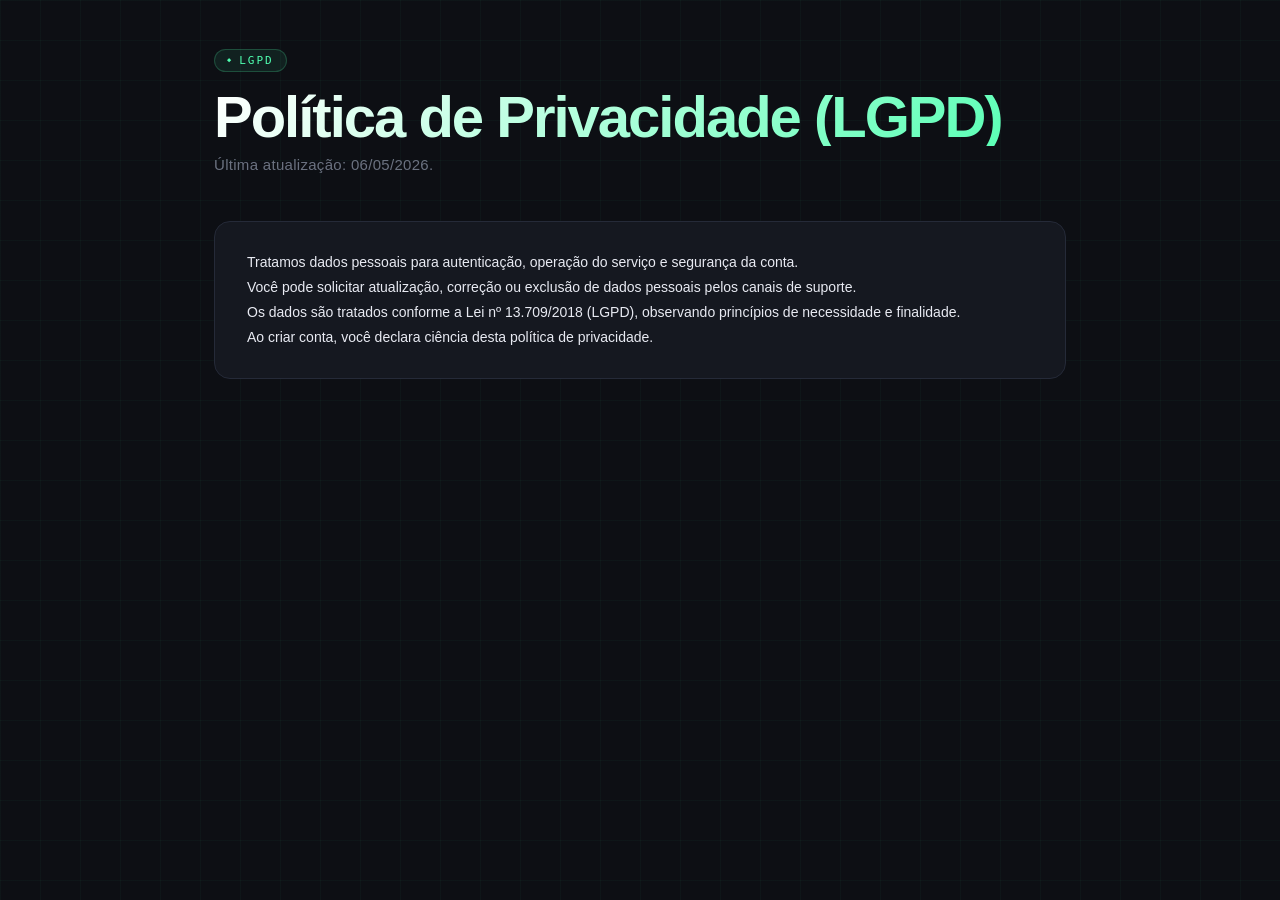
==== lgpd.html @ cd1edf56 "att" ====
<!DOCTYPE html>
<html lang="pt-BR">
<head>
  <meta charset="UTF-8">
  <meta name="viewport" content="width=device-width, initial-scale=1.0">
  <title>Política de Privacidade (LGPD)</title>
  <link rel="stylesheet" href="style.css">
</head>
<body>
  <div class="container" style="max-width: 900px;">
    <header>
      <div class="tag">LGPD</div>
      <h1>Política de Privacidade (LGPD)</h1>
      <p class="subtitle">Última atualização: 06/05/2026.</p>
    </header>
    <div class="card" style="line-height:1.8; font-size:14px;">
      <p>Tratamos dados pessoais para autenticação, operação do serviço e segurança da conta.</p>
      <p>Você pode solicitar atualização, correção ou exclusão de dados pessoais pelos canais de suporte.</p>
      <p>Os dados são tratados conforme a Lei nº 13.709/2018 (LGPD), observando princípios de necessidade e finalidade.</p>
      <p>Ao criar conta, você declara ciência desta política de privacidade.</p>
    </div>
  </div>
</body>
</html>
---- style.css ----
:root {
  --bg: #0d0f14;
  --surface: #151820;
  --surface2: #1c2030;
  --border: #252a38;
  --accent: #4fffb0;
  --accent2: #ff6b6b;
  --accent3: #ffd166;
  --text: #e8eaf2;
  --muted: #6b7280;
  --font-display: 'Syne', sans-serif;
  --font-body: 'DM Sans', sans-serif;
  --font-mono: 'DM Mono', monospace;
}

*, *::before, *::after { box-sizing: border-box; margin: 0; padding: 0; }

body {
  background: var(--bg);
  color: var(--text);
  font-family: var(--font-body);
  min-height: 100vh;
  overflow-x: hidden;
}

/* Grid background */
body::before {
  content: '';
  position: fixed;
  inset: 0;
  background-image:
    linear-gradient(rgba(79,255,176,0.03) 1px, transparent 1px),
    linear-gradient(90deg, rgba(79,255,176,0.03) 1px, transparent 1px);
  background-size: 40px 40px;
  pointer-events: none;
  z-index: 0;
}

.container {
  max-width: 860px;
  margin: 0 auto;
  padding: 48px 24px 80px;
  position: relative;
  z-index: 1;
}

/* Header */
header {
  margin-bottom: 48px;
  animation: fadeDown 0.6s ease both;
}

.tag {
  display: inline-flex;
  align-items: center;
  gap: 6px;
  font-family: var(--font-mono);
  font-size: 11px;
  color: var(--accent);
  text-transform: uppercase;
  letter-spacing: 2px;
  background: rgba(79,255,176,0.08);
  border: 1px solid rgba(79,255,176,0.2);
  padding: 4px 12px;
  border-radius: 20px;
  margin-bottom: 16px;
}
.tag::before { content: '◆'; font-size: 7px; }

h1 {
  font-family: var(--font-display);
  font-size: clamp(36px, 6vw, 58px);
  font-weight: 800;
  line-height: 1;
  letter-spacing: -2px;
  background: linear-gradient(135deg, #ffffff 0%, var(--accent) 100%);
  -webkit-background-clip: text;
  -webkit-text-fill-color: transparent;
  background-clip: text;
}

.subtitle {
  margin-top: 10px;
  color: var(--muted);
  font-size: 15px;
  font-weight: 300;
  letter-spacing: 0.3px;
}

/* Cards */
.card {
  background: var(--surface);
  border: 1px solid var(--border);
  border-radius: 16px;
  padding: 28px 32px;
  margin-bottom: 20px;
  transition: border-color 0.2s;
  animation: fadeUp 0.5s ease both;
}
.card:hover { border-color: rgba(79,255,176,0.2); }
.card:nth-child(1) { animation-delay: 0.1s; }
.card:nth-child(2) { animation-delay: 0.2s; }
.card:nth-child(3) { animation-delay: 0.3s; }

.card-title {
  font-family: var(--font-mono);
  font-size: 11px;
  text-transform: uppercase;
  letter-spacing: 2px;
  color: var(--muted);
  margin-bottom: 16px;
  display: flex;
  align-items: center;
  gap: 8px;
}
.card-title::before {
  content: '';
  display: inline-block;
  width: 16px;
  height: 1px;
  background: var(--muted);
}

/* Bank selector */
.bank-grid {
  display: grid;
  grid-template-columns: repeat(auto-fill, minmax(180px, 1fr));
  gap: 10px;
}

.bank-btn {
  background: var(--surface2);
  border: 1px solid var(--border);
  border-radius: 10px;
  padding: 12px 16px;
  cursor: pointer;
  text-align: left;
  transition: all 0.2s;
  color: var(--text);
  font-family: var(--font-body);
  font-size: 13px;
  font-weight: 400;
  display: flex;
  align-items: center;
  gap: 10px;
}
.bank-btn:hover {
  border-color: rgba(79,255,176,0.3);
  background: rgba(79,255,176,0.05);
  color: var(--accent);
}
.bank-btn.selected {
  border-color: var(--accent);
  background: rgba(79,255,176,0.08);
  color: var(--accent);
  font-weight: 500;
}
.bank-btn .bank-id {
  font-family: var(--font-mono);
  font-size: 10px;
  color: var(--muted);
  margin-left: auto;
}
.bank-btn.selected .bank-id { color: rgba(79,255,176,0.6); }

/* Drop zone */
.drop-zone {
  border: 2px dashed var(--border);
  border-radius: 14px;
  padding: 48px 32px;
  text-align: center;
  cursor: pointer;
  transition: all 0.25s;
  background: var(--surface2);
  position: relative;
  overflow: hidden;
}
.drop-zone::after {
  content: '';
  position: absolute;
  inset: 0;
  background: radial-gradient(ellipse at center, rgba(79,255,176,0.04) 0%, transparent 70%);
  opacity: 0;
  transition: opacity 0.3s;
}
.drop-zone:hover, .drop-zone.dragover {
  border-color: var(--accent);
  background: rgba(79,255,176,0.04);
}
.drop-zone:hover::after, .drop-zone.dragover::after { opacity: 1; }

.drop-icon {
  font-size: 40px;
  margin-bottom: 12px;
  display: block;
  filter: grayscale(1);
  transition: filter 0.3s;
}
.drop-zone:hover .drop-icon { filter: grayscale(0); }

.drop-title {
  font-family: var(--font-display);
  font-size: 18px;
  font-weight: 700;
  margin-bottom: 6px;
}
.drop-sub {
  font-size: 13px;
  color: var(--muted);
}

#file-input { display: none; }

/* File info */
.file-info {
  display: none;
  align-items: center;
  gap: 12px;
  padding: 14px 18px;
  background: rgba(79,255,176,0.06);
  border: 1px solid rgba(79,255,176,0.2);
  border-radius: 10px;
  margin-top: 14px;
}
.file-info.visible { display: flex; }
.file-icon { font-size: 22px; }
.file-name { font-family: var(--font-mono); font-size: 13px; color: var(--accent); flex: 1; white-space: nowrap; overflow: hidden; text-overflow: ellipsis; }
.file-clear { background: none; border: none; color: var(--muted); cursor: pointer; font-size: 18px; line-height: 1; transition: color 0.2s; }
.file-clear:hover { color: var(--accent2); }

/* Convert button */
.btn-convert {
  width: 100%;
  padding: 18px 32px;
  background: var(--accent);
  color: #0d0f14;
  border: none;
  border-radius: 12px;
  font-family: var(--font-display);
  font-size: 16px;
  font-weight: 700;
  letter-spacing: 0.5px;
  cursor: pointer;
  transition: all 0.2s;
  position: relative;
  overflow: hidden;
  margin-top: 4px;
}
.btn-convert::before {
  content: '';
  position: absolute;
  top: 0; left: -100%;
  width: 100%; height: 100%;
  background: linear-gradient(90deg, transparent, rgba(255,255,255,0.2), transparent);
  transition: left 0.5s;
}
.btn-convert:hover::before { left: 100%; }
.btn-convert:hover { transform: translateY(-1px); box-shadow: 0 8px 30px rgba(79,255,176,0.25); }
.btn-convert:active { transform: translateY(0); }
.btn-convert:disabled { opacity: 0.4; cursor: not-allowed; transform: none; }

/* Progress */
.progress-wrap {
  display: none;
  margin-top: 16px;
}
.progress-wrap.visible { display: block; }
.progress-bar-bg {
  background: var(--surface2);
  border-radius: 4px;
  height: 6px;
  overflow: hidden;
}
.progress-bar-fill {
  height: 100%;
  background: linear-gradient(90deg, var(--accent), #00c9ff);
  border-radius: 4px;
  width: 0%;
  transition: width 0.3s ease;
}
.progress-label {
  font-family: var(--font-mono);
  font-size: 11px;
  color: var(--muted);
  margin-top: 8px;
  text-align: center;
}

/* Result */
.result-card {
  display: none;
  background: var(--surface);
  border: 1px solid var(--border);
  border-radius: 16px;
  padding: 28px 32px;
  margin-top: 20px;
  animation: fadeUp 0.4s ease both;
}
.result-card.visible { display: block; }
.result-card.success { border-color: rgba(79,255,176,0.3); }
.result-card.error { border-color: rgba(255,107,107,0.3); }
.result-card.warning { border-color: rgba(255,209,102,0.3); }

.result-header {
  display: flex;
  align-items: center;
  gap: 12px;
  margin-bottom: 16px;
}
.result-icon { font-size: 28px; }
.result-title { font-family: var(--font-display); font-size: 20px; font-weight: 700; }
.result-card.success .result-title { color: var(--accent); }
.result-card.error .result-title { color: var(--accent2); }
.result-card.warning .result-title { color: var(--accent3); }

.result-stats {
  display: flex;
  gap: 20px;
  flex-wrap: wrap;
  margin-bottom: 20px;
}
.stat {
  background: var(--surface2);
  border: 1px solid var(--border);
  border-radius: 8px;
  padding: 10px 16px;
}
.stat-val {
  font-family: var(--font-display);
  font-size: 22px;
  font-weight: 800;
  color: var(--accent);
}
.stat-label {
  font-family: var(--font-mono);
  font-size: 10px;
  text-transform: uppercase;
  letter-spacing: 1px;
  color: var(--muted);
  margin-top: 2px;
}

.btn-download {
  display: inline-flex;
  align-items: center;
  gap: 8px;
  padding: 12px 24px;
  background: rgba(79,255,176,0.1);
  border: 1px solid var(--accent);
  border-radius: 10px;
  color: var(--accent);
  font-family: var(--font-body);
  font-size: 14px;
  font-weight: 500;
  cursor: pointer;
  text-decoration: none;
  transition: all 0.2s;
}
.btn-download:hover {
  background: rgba(79,255,176,0.18);
  transform: translateY(-1px);
  box-shadow: 0 4px 16px rgba(79,255,176,0.15);
}

/* X-Ray modal */
.modal-overlay {
  display: none;
  position: fixed;
  inset: 0;
  background: rgba(0,0,0,0.8);
  backdrop-filter: blur(4px);
  z-index: 100;
  align-items: center;
  justify-content: center;
  padding: 24px;
}
.modal-overlay.visible { display: flex; }

.modal {
  background: var(--surface);
  border: 1px solid var(--border);
  border-radius: 20px;
  width: 100%;
  max-width: 760px;
  max-height: 80vh;
  display: flex;
  flex-direction: column;
  animation: scaleUp 0.25s ease both;
}
.modal-head {
  padding: 24px 28px;
  border-bottom: 1px solid var(--border);
  display: flex;
  align-items: center;
  justify-content: space-between;
}
.modal-head h2 {
  font-family: var(--font-display);
  font-size: 18px;
  font-weight: 700;
}
.modal-close {
  background: none;
  border: none;
  color: var(--muted);
  cursor: pointer;
  font-size: 22px;
  line-height: 1;
  transition: color 0.2s;
}
.modal-close:hover { color: var(--accent2); }
.modal-body {
  padding: 24px 28px;
  overflow-y: auto;
  flex: 1;
}
.xray-text {
  font-family: var(--font-mono);
  font-size: 12px;
  line-height: 1.8;
  color: var(--text);
  background: var(--surface2);
  border: 1px solid var(--border);
  border-radius: 10px;
  padding: 20px;
  white-space: pre-wrap;
  word-break: break-all;
  max-height: 380px;
  overflow-y: auto;
}
.xray-note {
  margin-top: 14px;
  font-size: 13px;
  color: var(--muted);
  display: flex;
  align-items: flex-start;
  gap: 8px;
}
.xray-note::before { content: 'ℹ'; color: var(--accent3); flex-shrink: 0; margin-top: 1px; }

/* Transactions list */
.tx-list {
  margin-top: 16px;
  display: flex;
  flex-direction: column;
  gap: 6px;
  max-height: 260px;
  overflow-y: auto;
}
.tx-item {
  display: flex;
  align-items: center;
  gap: 12px;
  padding: 10px 14px;
  background: var(--surface2);
  border-radius: 8px;
  font-size: 13px;
  animation: fadeUp 0.2s ease both;
}
.tx-date {
  font-family: var(--font-mono);
  font-size: 11px;
  color: var(--muted);
  min-width: 80px;
}
.tx-memo { flex: 1; color: var(--text); white-space: nowrap; overflow: hidden; text-overflow: ellipsis; }
.tx-amount {
  font-family: var(--font-mono);
  font-size: 12px;
  font-weight: 500;
  min-width: 90px;
  text-align: right;
}
.tx-amount.credit { color: var(--accent); }
.tx-amount.debit { color: var(--accent2); }

/* Footer actions */
.footer-actions {
  display: flex;
  gap: 10px;
  margin-top: 20px;
  flex-wrap: wrap;
}

.btn-secondary {
  display: inline-flex;
  align-items: center;
  gap: 8px;
  padding: 10px 18px;
  background: var(--surface2);
  border: 1px solid var(--border);
  border-radius: 10px;
  color: var(--muted);
  font-family: var(--font-body);
  font-size: 13px;
  cursor: pointer;
  transition: all 0.2s;
}
.btn-secondary:hover { border-color: rgba(79,255,176,0.3); color: var(--text); }

/* Animations */
@keyframes fadeDown {
  from { opacity: 0; transform: translateY(-20px); }
  to { opacity: 1; transform: translateY(0); }
}
@keyframes fadeUp {
  from { opacity: 0; transform: translateY(16px); }
  to { opacity: 1; transform: translateY(0); }
}
@keyframes scaleUp {
  from { opacity: 0; transform: scale(0.94); }
  to { opacity: 1; transform: scale(1); }
}

/* Scrollbar */
::-webkit-scrollbar { width: 6px; height: 6px; }
::-webkit-scrollbar-track { background: var(--surface2); }
::-webkit-scrollbar-thumb { background: var(--border); border-radius: 3px; }
::-webkit-scrollbar-thumb:hover { background: var(--muted); }

@media (max-width: 600px) {
  .card { padding: 20px; }
  .bank-grid { grid-template-columns: repeat(2, 1fr); }
  .result-stats { gap: 10px; }
}

/* Estilos para Autenticação */
.auth-card {
  max-width: 450px;
  margin: 0 auto;
}

.input-group {
  margin-bottom: 20px;
  text-align: left;
}

.input-group label {
  display: block;
  font-family: var(--font-mono);
  font-size: 11px;
  color: var(--muted);
  text-transform: uppercase;
  margin-bottom: 8px;
}

.input-group input {
  width: 100%;
  padding: 14px;
  background: var(--surface2);
  border: 1px solid var(--border);
  border-radius: 8px;
  color: var(--text);
  font-family: var(--font-body);
  transition: border-color 0.2s;
}

.input-group input:focus {
  outline: none;
  border-color: var(--accent);
}

.auth-toggle {
  margin-top: 20px;
  font-size: 13px;
  color: var(--muted);
  text-align: center;
}

.auth-toggle span {
  color: var(--accent);
  cursor: pointer;
  text-decoration: underline;
}

.error-msg {
  color: var(--accent2);
  font-size: 12px;
  margin-top: 15px;
  text-align: center;
  font-family: var(--font-mono);
}

/* Ajuste no container para centralizar o login */
#auth-screen {
  display: flex;
  flex-direction: column;
  justify-content: center;
  min-height: 80vh;
}

/* Estilos da Sidebar */
.sidebar {
  position: fixed;
  top: 0;
  left: -280px;
  width: 280px;
  height: 100%;
  background: var(--card-bg);
  box-shadow: 2px 0 10px rgba(0,0,0,0.5);
  transition: 0.3s cubic-bezier(0.4, 0, 0.2, 1);
  z-index: 2000;
  padding: 20px;
}

.sidebar.active {
  left: 0;
}

.sidebar-header {
  display: flex;
  justify-content: space-between;
  align-items: center;
  margin-bottom: 30px;
  border-bottom: 1px solid #333;
  padding-bottom: 15px;
}

.sidebar-nav {
  display: flex;
  flex-direction: column;
  gap: 10px;
}

.sidebar-nav button {
  width: 100%;
  background: none;
  border: none;
  color: var(--text);
  padding: 15px;
  text-align: left;
  font-size: 15px;
  cursor: pointer;
  border-radius: 8px;
  transition: 0.2s;
  display: flex;
  align-items: center;
  gap: 10px;
}

.sidebar-nav button:hover {
  background: rgba(255, 255, 255, 0.05);
  color: var(--accent);
}

.sidebar-overlay {
  position: fixed;
  top: 0;
  left: 0;
  width: 100%;
  height: 100%;
  background: rgba(0,0,0,0.6);
  display: none;
  z-index: 1999;
  backdrop-filter: blur(2px);
}

.sidebar-overlay.active {
  display: block;
}

.legal-consent {
  margin: 12px 0 16px;
  font-size: 13px;
  line-height: 1.5;
  color: var(--muted);
}

.legal-checkbox {
  display: flex;
  gap: 10px;
  align-items: flex-start;
}

.legal-checkbox input {
  margin-top: 3px;
}

.legal-checkbox a {
  color: var(--accent);
  text-decoration: underline;
}
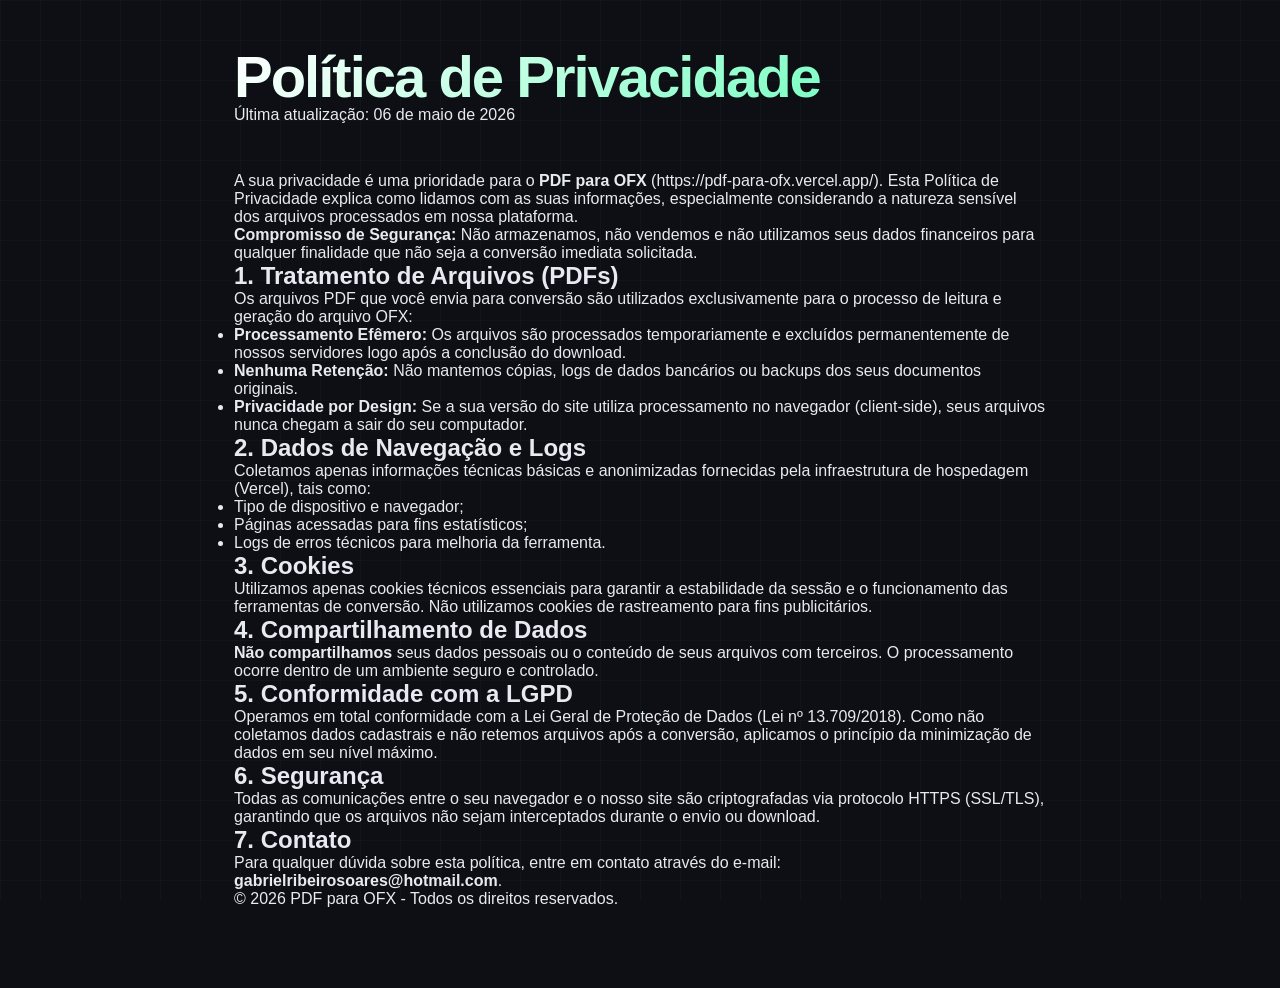
==== commit c07afccb: "att" ====
--- a/lgpd.html
+++ b/lgpd.html
@@ -1,24 +1,78 @@
 <!DOCTYPE html>
 <html lang="pt-BR">
+
 <head>
   <meta charset="UTF-8">
   <meta name="viewport" content="width=device-width, initial-scale=1.0">
   <title>Política de Privacidade (LGPD)</title>
   <link rel="stylesheet" href="style.css">
 </head>
+
 <body>
-  <div class="container" style="max-width: 900px;">
-    <header>
-      <div class="tag">LGPD</div>
-      <h1>Política de Privacidade (LGPD)</h1>
-      <p class="subtitle">Última atualização: 06/05/2026.</p>
-    </header>
-    <div class="card" style="line-height:1.8; font-size:14px;">
-      <p>Tratamos dados pessoais para autenticação, operação do serviço e segurança da conta.</p>
-      <p>Você pode solicitar atualização, correção ou exclusão de dados pessoais pelos canais de suporte.</p>
-      <p>Os dados são tratados conforme a Lei nº 13.709/2018 (LGPD), observando princípios de necessidade e finalidade.</p>
-      <p>Ao criar conta, você declara ciência desta política de privacidade.</p>
+
+  <body>
+    <div class="container">
+      <header>
+        <h1>Política de Privacidade</h1>
+        <p class="date">Última atualização: 06 de maio de 2026</p>
+      </header>
+
+      <section>
+        <p>A sua privacidade é uma prioridade para o <strong>PDF para OFX</strong> (https://pdf-para-ofx.vercel.app/).
+          Esta Política de Privacidade explica como lidamos com as suas informações, especialmente considerando a
+          natureza sensível dos arquivos processados em nossa plataforma.</p>
+
+        <div class="highlight-card">
+          <strong>Compromisso de Segurança:</strong> Não armazenamos, não vendemos e não utilizamos seus dados
+          financeiros para qualquer finalidade que não seja a conversão imediata solicitada.
+        </div>
+
+        <h2>1. Tratamento de Arquivos (PDFs)</h2>
+        <p>Os arquivos PDF que você envia para conversão são utilizados exclusivamente para o processo de leitura e
+          geração do arquivo OFX:</p>
+        <ul>
+          <li><strong>Processamento Efêmero:</strong> Os arquivos são processados temporariamente e excluídos
+            permanentemente de nossos servidores logo após a conclusão do download.</li>
+          <li><strong>Nenhuma Retenção:</strong> Não mantemos cópias, logs de dados bancários ou backups dos seus
+            documentos originais.</li>
+          <li><strong>Privacidade por Design:</strong> Se a sua versão do site utiliza processamento no navegador
+            (client-side), seus arquivos nunca chegam a sair do seu computador.</li>
+        </ul>
+
+        <h2>2. Dados de Navegação e Logs</h2>
+        <p>Coletamos apenas informações técnicas básicas e anonimizadas fornecidas pela infraestrutura de hospedagem
+          (Vercel), tais como:</p>
+        <ul>
+          <li>Tipo de dispositivo e navegador;</li>
+          <li>Páginas acessadas para fins estatísticos;</li>
+          <li>Logs de erros técnicos para melhoria da ferramenta.</li>
+        </ul>
+
+        <h2>3. Cookies</h2>
+        <p>Utilizamos apenas cookies técnicos essenciais para garantir a estabilidade da sessão e o funcionamento das
+          ferramentas de conversão. Não utilizamos cookies de rastreamento para fins publicitários.</p>
+
+        <h2>4. Compartilhamento de Dados</h2>
+        <p><strong>Não compartilhamos</strong> seus dados pessoais ou o conteúdo de seus arquivos com terceiros. O
+          processamento ocorre dentro de um ambiente seguro e controlado.</p>
+
+        <h2>5. Conformidade com a LGPD</h2>
+        <p>Operamos em total conformidade com a Lei Geral de Proteção de Dados (Lei nº 13.709/2018). Como não coletamos
+          dados cadastrais e não retemos arquivos após a conversão, aplicamos o princípio da minimização de dados em seu
+          nível máximo.</p>
+
+        <h2>6. Segurança</h2>
+        <p>Todas as comunicações entre o seu navegador e o nosso site são criptografadas via protocolo HTTPS (SSL/TLS),
+          garantindo que os arquivos não sejam interceptados durante o envio ou download.</p>
+
+        <h2>7. Contato</h2>
+        <p>Para qualquer dúvida sobre esta política, entre em contato através do e-mail: <strong>gabrielribeirosoares@hotmail.com</strong>.</p>
+      </section>
+
+      <footer class="footer">
+        <p>&copy; 2026 PDF para OFX - Todos os direitos reservados.</p>
+      </footer>
     </div>
-  </div>
-</body>
+  </body>
+
 </html>
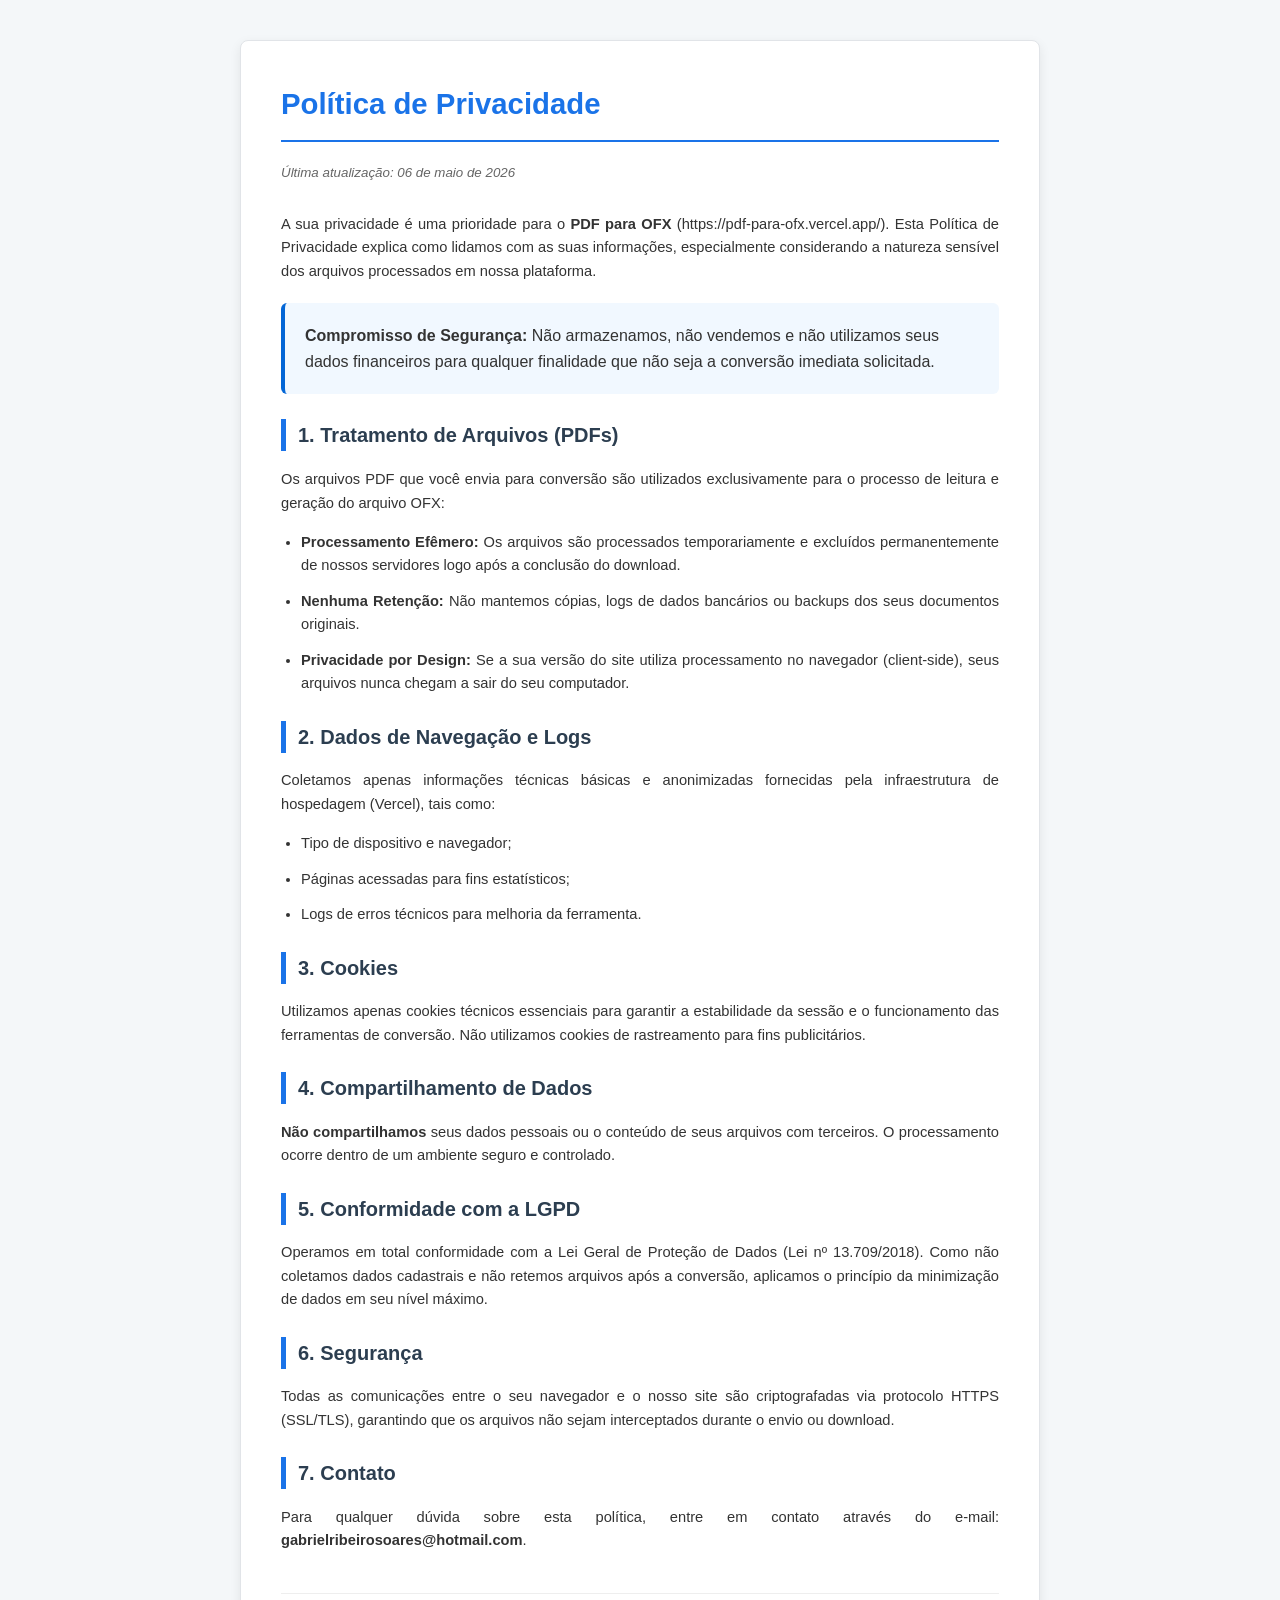
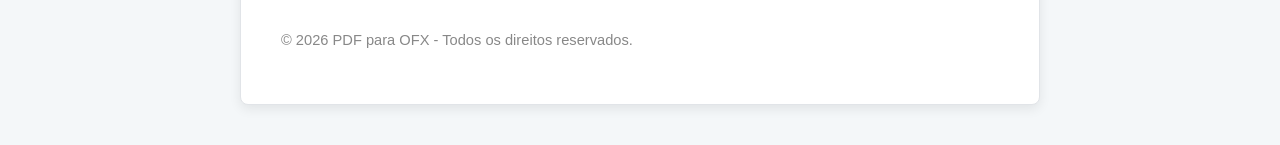
==== commit bb0b54ec: "att" ====
--- a/lgpd.html
+++ b/lgpd.html
@@ -4,8 +4,83 @@
 <head>
   <meta charset="UTF-8">
   <meta name="viewport" content="width=device-width, initial-scale=1.0">
-  <title>Política de Privacidade (LGPD)</title>
-  <link rel="stylesheet" href="style.css">
+  <title>Política de Privacidade - PDF para OFX</title>
+  <style>
+    @page {
+      size: A4;
+      margin: 20mm;
+      background-color: #ffffff;
+    }
+
+    body {
+      font-family: 'Segoe UI', Roboto, Helvetica, Arial, sans-serif;
+      line-height: 1.6;
+      color: #333;
+      max-width: 800px;
+      margin: 0 auto;
+      padding: 40px 20px;
+      background-color: #f4f7f9;
+    }
+
+    .container {
+      background-color: #fff;
+      padding: 40px;
+      border-radius: 8px;
+      box-shadow: 0 4px 12px rgba(0, 0, 0, 0.08);
+      border: 1px solid #e1e4e8;
+    }
+
+    h1 {
+      color: #1a73e8;
+      font-size: 22pt;
+      border-bottom: 2px solid #1a73e8;
+      padding-bottom: 12px;
+      margin-top: 0;
+    }
+
+    h2 {
+      color: #2c3e50;
+      font-size: 15pt;
+      margin-top: 25px;
+      border-left: 5px solid #1a73e8;
+      padding-left: 12px;
+    }
+
+    p,
+    li {
+      font-size: 11pt;
+      margin-bottom: 12px;
+      text-align: justify;
+    }
+
+    ul {
+      padding-left: 20px;
+    }
+
+    .date {
+      font-style: italic;
+      color: #666;
+      margin-bottom: 30px;
+      font-size: 10pt;
+    }
+
+    .highlight-card {
+      background-color: #f1f8ff;
+      padding: 20px;
+      border-radius: 6px;
+      border-left: 4px solid #0366d6;
+      margin: 20px 0;
+    }
+
+    .footer {
+      text-align: center;
+      font-size: 9pt;
+      color: #888;
+      margin-top: 40px;
+      border-top: 1px solid #eee;
+      padding-top: 20px;
+    }
+  </style>
 </head>
 
 <body>
@@ -66,7 +141,8 @@
           garantindo que os arquivos não sejam interceptados durante o envio ou download.</p>
 
         <h2>7. Contato</h2>
-        <p>Para qualquer dúvida sobre esta política, entre em contato através do e-mail: <strong>gabrielribeirosoares@hotmail.com</strong>.</p>
+        <p>Para qualquer dúvida sobre esta política, entre em contato através do e-mail:
+          <strong>gabrielribeirosoares@hotmail.com</strong>.</p>
       </section>
 
       <footer class="footer">
